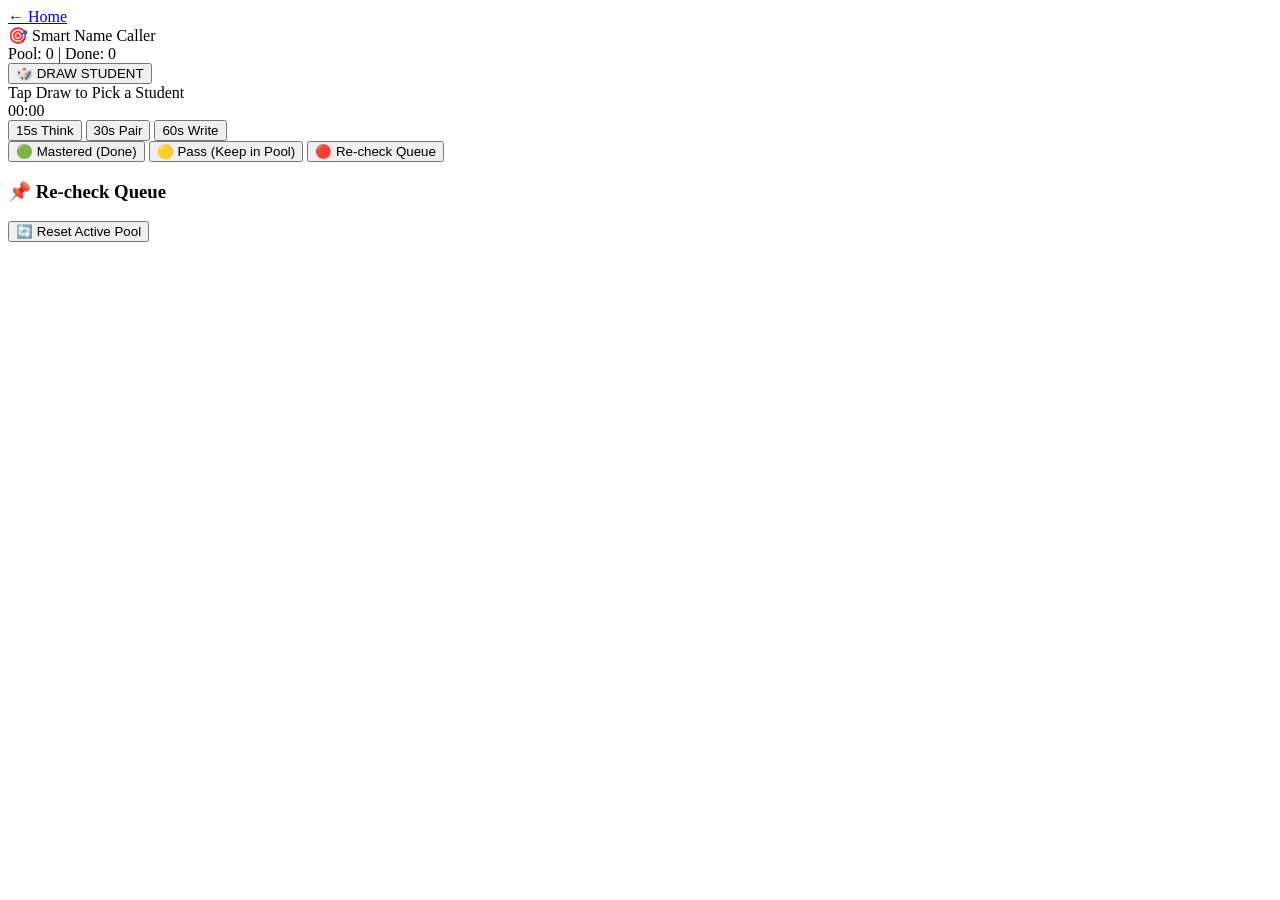
==== picker.html @ 938e8fe7 "Create picker.html" ====
<!DOCTYPE html>
<html lang="en">
<head>
  <meta charset="UTF-8">
  <meta name="viewport" content="width=device-width, initial-scale=1.0, maximum-scale=1.0, user-scalable=no">
  <title>Smart Name Caller</title>
  <link rel="stylesheet" href="css/style.css">
</head>
<body>
  <div class="app-container">
    <header class="top-nav">
      <a href="index.html" class="nav-back">← Home</a>
      <div class="title">🎯 Smart Name Caller</div>
      <div class="pool-stats" id="pool-stats">Pool: 0 | Done: 0</div>
    </header>

    <main class="picker-layout">
      <!-- Main Draw Console -->
      <section class="picker-console">
        <button class="btn btn-huge" id="draw-btn" onclick="drawStudent()">🎲 DRAW STUDENT</button>
        
        <div class="student-card" id="student-display">
          <span class="placeholder">Tap Draw to Pick a Student</span>
        </div>

        <div class="timer-section">
          <div class="timer-display" id="timer-display">00:00</div>
          <div class="timer-buttons">
            <button class="btn btn-secondary" onclick="startTimer(15)">15s Think</button>
            <button class="btn btn-secondary" onclick="startTimer(30)">30s Pair</button>
            <button class="btn btn-secondary" onclick="startTimer(60)">60s Write</button>
          </div>
        </div>

        <!-- Marking Buttons -->
        <div class="response-actions">
          <button class="btn btn-green" onclick="markResponse('green')">🟢 Mastered (Done)</button>
          <button class="btn btn-yellow" onclick="markResponse('yellow')">🟡 Pass (Keep in Pool)</button>
          <button class="btn btn-red" onclick="markResponse('red')">🔴 Re-check Queue</button>
        </div>
      </section>

      <!-- Sidebar Queue -->
      <aside class="sidebar-queue">
        <h3>📌 Re-check Queue</h3>
        <ul id="recheck-list" class="queue-list"></ul>
        <button class="btn btn-small" onclick="resetClassPool()">🔄 Reset Active Pool</button>
      </aside>
    </main>
  </div>

  <script src="js/state.js"></script>
  <script src="js/picker.js"></script>
</body>
</html>
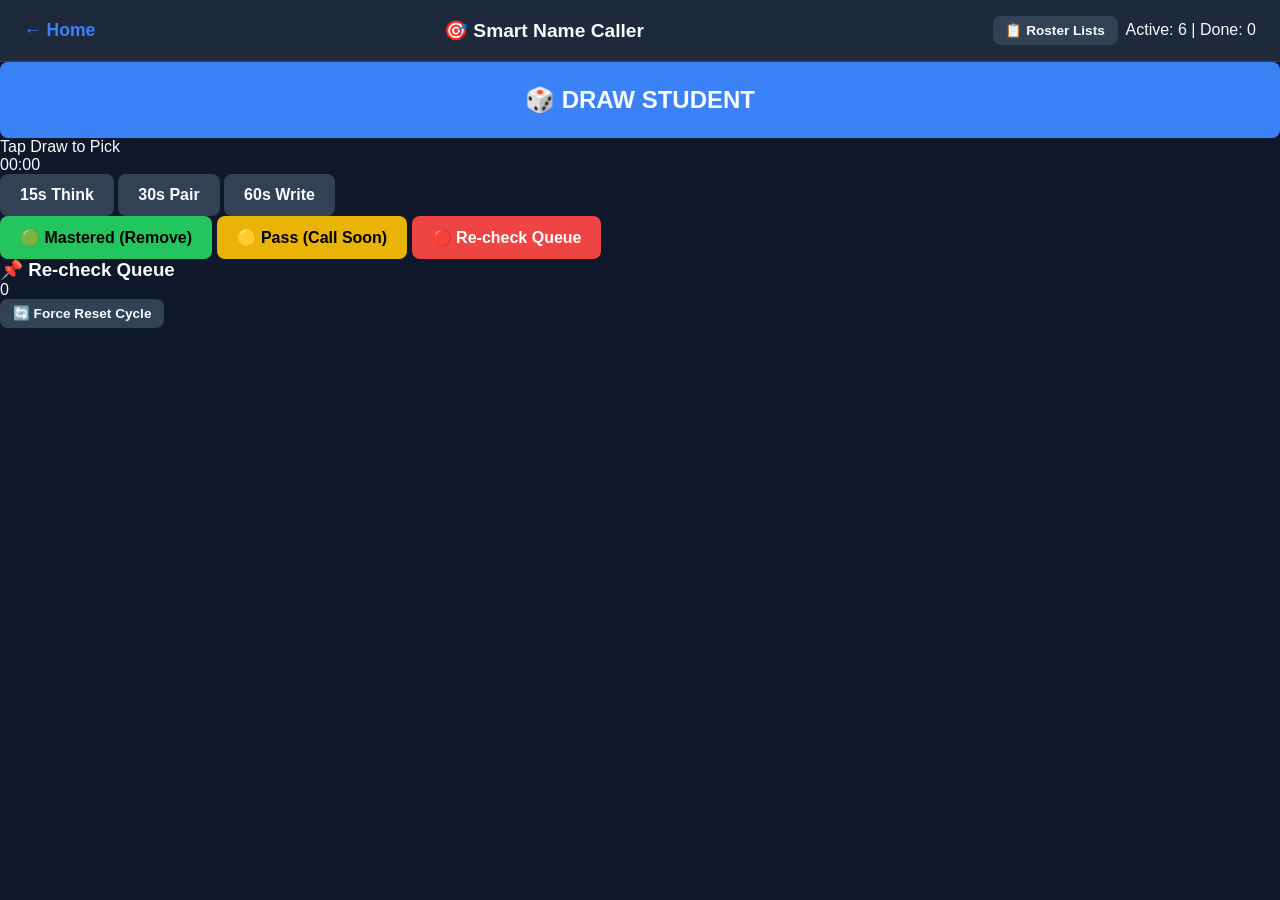
==== commit c138d6c0: "Update picker.html" ====
--- a/picker.html
+++ b/picker.html
@@ -11,7 +11,10 @@
     <header class="top-nav">
       <a href="index.html" class="nav-back">← Home</a>
       <div class="title">🎯 Smart Name Caller</div>
-      <div class="pool-stats" id="pool-stats">Pool: 0 | Done: 0</div>
+      <div class="nav-actions">
+        <button class="btn btn-secondary btn-small" onclick="openStatusModal()">📋 Roster Lists</button>
+        <div class="pool-stats" id="pool-stats">Active: 0 | Mastered: 0</div>
+      </div>
     </header>
 
     <main class="picker-layout">
@@ -19,8 +22,9 @@
       <section class="picker-console">
         <button class="btn btn-huge" id="draw-btn" onclick="drawStudent()">🎲 DRAW STUDENT</button>
         
-        <div class="student-card" id="student-display">
-          <span class="placeholder">Tap Draw to Pick a Student</span>
+        <!-- Extra Large Display Box for Selected Student -->
+        <div class="student-card mega-display" id="student-display">
+          <span class="placeholder">Tap Draw to Pick</span>
         </div>
 
         <div class="timer-section">
@@ -32,24 +36,58 @@
           </div>
         </div>
 
-        <!-- Marking Buttons -->
+        <!-- Tagging Action Buttons -->
         <div class="response-actions">
-          <button class="btn btn-green" onclick="markResponse('green')">🟢 Mastered (Done)</button>
-          <button class="btn btn-yellow" onclick="markResponse('yellow')">🟡 Pass (Keep in Pool)</button>
-          <button class="btn btn-red" onclick="markResponse('red')">🔴 Re-check Queue</button>
+          <button class="btn btn-green btn-action-large" onclick="markResponse('green')">🟢 Mastered (Remove)</button>
+          <button class="btn btn-yellow btn-action-large" onclick="markResponse('yellow')">🟡 Pass (Call Soon)</button>
+          <button class="btn btn-red btn-action-large" onclick="markResponse('red')">🔴 Re-check Queue</button>
         </div>
       </section>
 
       <!-- Sidebar Queue -->
       <aside class="sidebar-queue">
-        <h3>📌 Re-check Queue</h3>
+        <div class="queue-header">
+          <h3>📌 Re-check Queue</h3>
+          <span class="queue-badge" id="recheck-count">0</span>
+        </div>
         <ul id="recheck-list" class="queue-list"></ul>
-        <button class="btn btn-small" onclick="resetClassPool()">🔄 Reset Active Pool</button>
+        <button class="btn btn-small btn-secondary" onclick="resetClassPool()">🔄 Force Reset Cycle</button>
       </aside>
     </main>
   </div>
 
+  <!-- Detailed Roster Status Modal -->
+  <div id="status-modal" class="modal hidden">
+    <div class="modal-content modal-large">
+      <h2>📋 Class Status Breakdown</h2>
+      
+      <div class="status-grid">
+        <!-- Active Pool Column -->
+        <div class="status-column">
+          <h3 class="status-title active-title">🎲 Active Pool (<span id="count-active">0</span>)</h3>
+          <ul id="list-active" class="status-list"></ul>
+        </div>
+
+        <!-- Recheck Queue Column -->
+        <div class="status-column">
+          <h3 class="status-title recheck-title">🔴 Re-check Queue (<span id="count-recheck">0</span>)</h3>
+          <ul id="list-recheck" class="status-list"></ul>
+        </div>
+
+        <!-- Mastered Column -->
+        <div class="status-column">
+          <h3 class="status-title mastered-title">🟢 Mastered (<span id="count-mastered">0</span>)</h3>
+          <ul id="list-mastered" class="status-list"></ul>
+        </div>
+      </div>
+
+      <div class="modal-actions">
+        <button class="btn btn-secondary" onclick="closeStatusModal()">Close</button>
+      </div>
+    </div>
+  </div>
+
   <script src="js/state.js"></script>
-  <script src="js/picker.js"></script>
+  <script src="js/picker.js?v=2.0"></script>
 </body>
 </html>
--- a/css/style.css
+++ b/css/style.css
@@ -0,0 +1,405 @@
+:root {
+  --bg-dark: #0f172a;
+  --bg-card: #1e293b;
+  --bg-input: #334155;
+  --primary: #3b82f6;
+  --primary-hover: #2563eb;
+  --green: #22c55e;
+  --yellow: #eab308;
+  --red: #ef4444;
+  --text-main: #f8fafc;
+  --text-muted: #94a3b8;
+  --border-radius: 12px;
+}
+
+* {
+  box-sizing: border-box;
+  margin: 0;
+  padding: 0;
+  font-family: -apple-system, BlinkMacSystemFont, 'Segoe UI', Roboto, Helvetica, Arial, sans-serif;
+  touch-action: manipulation;
+}
+
+body {
+  background-color: var(--bg-dark);
+  color: var(--text-main);
+  height: 100vh;
+  overflow: hidden;
+}
+
+.app-container {
+  display: flex;
+  flex-direction: column;
+  height: 100vh;
+}
+
+/* Top Navigation Bar */
+.top-nav {
+  display: flex;
+  align-items: center;
+  justify-content: space-between;
+  padding: 1rem 1.5rem;
+  background-color: var(--bg-card);
+  border-bottom: 1px solid #334155;
+  z-index: 10;
+}
+
+.logo {
+  font-size: 1.4rem;
+  font-weight: 700;
+}
+.logo span { color: var(--primary); }
+
+.nav-back {
+  color: var(--primary);
+  text-decoration: none;
+  font-weight: 600;
+  font-size: 1.1rem;
+}
+
+.title {
+  font-size: 1.2rem;
+  font-weight: 700;
+}
+
+/* Dashboard Grid */
+.dashboard-grid {
+  display: grid;
+  grid-template-columns: repeat(auto-fit, minmax(280px, 1fr));
+  gap: 1.5rem;
+  padding: 2rem;
+}
+
+.feature-card {
+  background-color: var(--bg-card);
+  border-radius: var(--border-radius);
+  padding: 1.5rem;
+  text-decoration: none;
+  color: var(--text-main);
+  border: 2px solid transparent;
+  transition: all 0.2s ease;
+  position: relative;
+}
+
+.feature-card:hover {
+  border-color: var(--primary);
+  transform: translateY(-2px);
+}
+
+.feature-card.disabled {
+  opacity: 0.5;
+  pointer-events: none;
+}
+
+.card-icon { font-size: 2.5rem; margin-bottom: 0.5rem; }
+.card-title { font-size: 1.3rem; font-weight: 700; margin-bottom: 0.5rem; }
+.card-desc { color: var(--text-muted); font-size: 0.95rem; line-height: 1.4; }
+
+.card-badge {
+  position: absolute;
+  top: 1rem;
+  right: 1rem;
+  background-color: var(--primary);
+  font-size: 0.75rem;
+  padding: 0.25rem 0.6rem;
+  border-radius: 20px;
+}
+.card-badge.gray { background-color: var(--bg-input); }
+
+/* Common Buttons & Inputs */
+.btn {
+  display: inline-flex;
+  align-items: center;
+  justify-content: center;
+  padding: 0.75rem 1.25rem;
+  border-radius: 8px;
+  border: none;
+  font-weight: 600;
+  cursor: pointer;
+  background-color: var(--bg-input);
+  color: var(--text-main);
+  font-size: 1rem;
+  user-select: none;
+  -webkit-user-select: none;
+}
+
+.btn-primary { background-color: var(--primary); }
+.btn-primary:hover { background-color: var(--primary-hover); }
+.btn-secondary { background-color: var(--bg-input); }
+.btn-small { padding: 0.4rem 0.8rem; font-size: 0.85rem; }
+
+.btn-green { background-color: var(--green); color: #000; }
+.btn-yellow { background-color: var(--yellow); color: #000; }
+.btn-red { background-color: var(--red); color: #fff; }
+
+.btn-huge {
+  width: 100%;
+  padding: 1.5rem;
+  font-size: 1.5rem;
+  background-color: var(--primary);
+}
+
+.input-field {
+  width: 100%;
+  padding: 0.75rem;
+  background-color: var(--bg-input);
+  border: 1px solid #475569;
+  border-radius: 6px;
+  color: var(--text-main);
+  font-size: 1rem;
+}
+
+/* Modals */
+.modal {
+  position: fixed;
+  inset: 0;
+  background: rgba(0,0,0,0.7);
+  display: flex;
+  align-items: center;
+  justify-content: center;
+  z-index: 100;
+}
+.modal.hidden { display: none; }
+.modal-content {
+  background: var(--bg-card);
+  padding: 2rem;
+  border-radius: var(--border-radius);
+  width: 90%;
+  max-width: 500px;
+}
+
+/* Scanner Layout */
+.scanner-layout {
+  display: grid;
+  grid-template-columns: 1fr 1fr;
+  gap: 1rem;
+  padding: 1rem;
+  flex: 1;
+  height: calc(100vh - 75px);
+  overflow: hidden;
+}
+
+.panel {
+  background: var(--bg-card);
+  border-radius: var(--border-radius);
+  display: flex;
+  flex-direction: column;
+  overflow: hidden;
+  position: relative;
+}
+
+.panel-header {
+  padding: 0.75rem 1rem;
+  background: var(--bg-input);
+  font-weight: 700;
+  display: flex;
+  justify-content: space-between;
+  align-items: center;
+}
+
+.image-container {
+  flex: 1;
+  position: relative;
+  display: flex;
+  align-items: center;
+  justify-content: center;
+  background-color: #020617;
+  padding: 1rem;
+}
+
+#captured-image {
+  max-width: 100%;
+  max-height: 100%;
+  object-fit: contain;
+  border-radius: 8px;
+}
+#captured-image.hidden { display: none; }
+
+.placeholder-box {
+  display: flex;
+  flex-direction: column;
+  gap: 1rem;
+  align-items: center;
+  color: var(--text-muted);
+}
+
+.latex-render-container {
+  flex: 1;
+  position: relative;
+  display: flex;
+  align-items: center;
+  justify-content: center;
+  background-color: #020617;
+  padding: 1rem;
+  overflow: hidden;
+}
+
+.katex-display {
+  font-size: 2.2rem;
+  color: #fff;
+  z-index: 1;
+  pointer-events: none;
+}
+
+#markup-canvas {
+  position: absolute;
+  top: 0;
+  left: 0;
+  width: 100%;
+  height: 100%;
+  z-index: 2;
+  touch-action: none;
+  cursor: crosshair;
+}
+
+.canvas-tools {
+  display: flex;
+  gap: 0.5rem;
+}
+
+.latex-code-bar {
+  padding: 1rem;
+  background: var(--bg-input);
+  display: flex;
+  align-items: center;
+  gap: 0.75rem;
+}
+
+.latex-code-bar label {
+  font-weight: 600;
+  white-space: nowrap;
+}
+
+/* Visually hide input elements without breaking iOS file triggers */
+.visually-hidden {
+  position: absolute !important;
+  width: 1px !important;
+  height: 1px !important;
+  padding: 0 !important;
+  margin: -1px !important;
+  overflow: hidden !important;
+  clip: rect(0, 0, 0, 0) !important;
+  white-space: nowrap !important;
+  border: 0 !important;
+  opacity: 0 !important;
+}
+
+/* Responsive collapse for small screens */
+@media (max-width: 768px) {
+  .scanner-layout {
+    grid-template-columns: 1fr;
+    grid-template-rows: 1fr 1fr;
+    overflow-y: auto;
+  }
+}
+
+/* Navigation Left Alignment */
+.nav-left {
+  display: flex;
+  align-items: center;
+  gap: 1rem;
+}
+
+/* Scanner Layout Full Width Mode */
+.scanner-layout.hide-image {
+  grid-template-columns: 1fr;
+}
+
+.scanner-layout.hide-image .camera-panel {
+  display: none !important;
+}
+
+/* Scrollable LaTeX Display Container */
+.latex-render-container {
+  flex: 1;
+  position: relative;
+  display: flex;
+  align-items: flex-start;
+  justify-content: center;
+  background-color: #020617;
+  padding: 1.5rem;
+  overflow: auto; /* Enables vertical & horizontal scrolling */
+  -webkit-overflow-scrolling: touch;
+}
+
+.katex-display {
+  font-size: 2.2rem;
+  color: #fff;
+  z-index: 1;
+  pointer-events: none;
+  min-width: max-content;
+  margin: 0 auto;
+}
+
+#markup-canvas {
+  position: absolute;
+  top: 0;
+  left: 0;
+  z-index: 2;
+  cursor: crosshair;
+}
+
+.mode-toggle {
+  display: flex;
+  gap: 0.25rem;
+  background: var(--bg-dark);
+  padding: 2px;
+  border-radius: 6px;
+}
+
+.nav-actions {
+  display: flex;
+  align-items: center;
+  gap: 0.5rem;
+}
+
+.placeholder-actions {
+  display: flex;
+  gap: 0.75rem;
+  margin-top: 0.5rem;
+}
+
+/* Zoom Control Bar Styles */
+.zoom-controls {
+  display: flex;
+  align-items: center;
+  gap: 0.4rem;
+  background: var(--bg-dark);
+  padding: 2px 6px;
+  border-radius: 6px;
+}
+
+.zoom-indicator {
+  font-size: 0.85rem;
+  font-weight: 700;
+  color: var(--primary);
+  min-width: 45px;
+  text-align: center;
+  cursor: pointer;
+  user-select: none;
+}
+
+/* Math Zoom Wrapper */
+.math-zoom-wrapper {
+  position: relative;
+  display: flex;
+  align-items: center;
+  justify-content: center;
+  transform-origin: center top;
+  transition: transform 0.08s ease-out;
+  min-width: 100%;
+  min-height: 100%;
+}
+
+.latex-render-container {
+  flex: 1;
+  position: relative;
+  display: flex;
+  align-items: flex-start;
+  justify-content: center;
+  background-color: #020617;
+  padding: 1.5rem;
+  overflow: auto;
+  touch-action: pan-x pan-y;
+  -webkit-overflow-scrolling: touch;
+}
